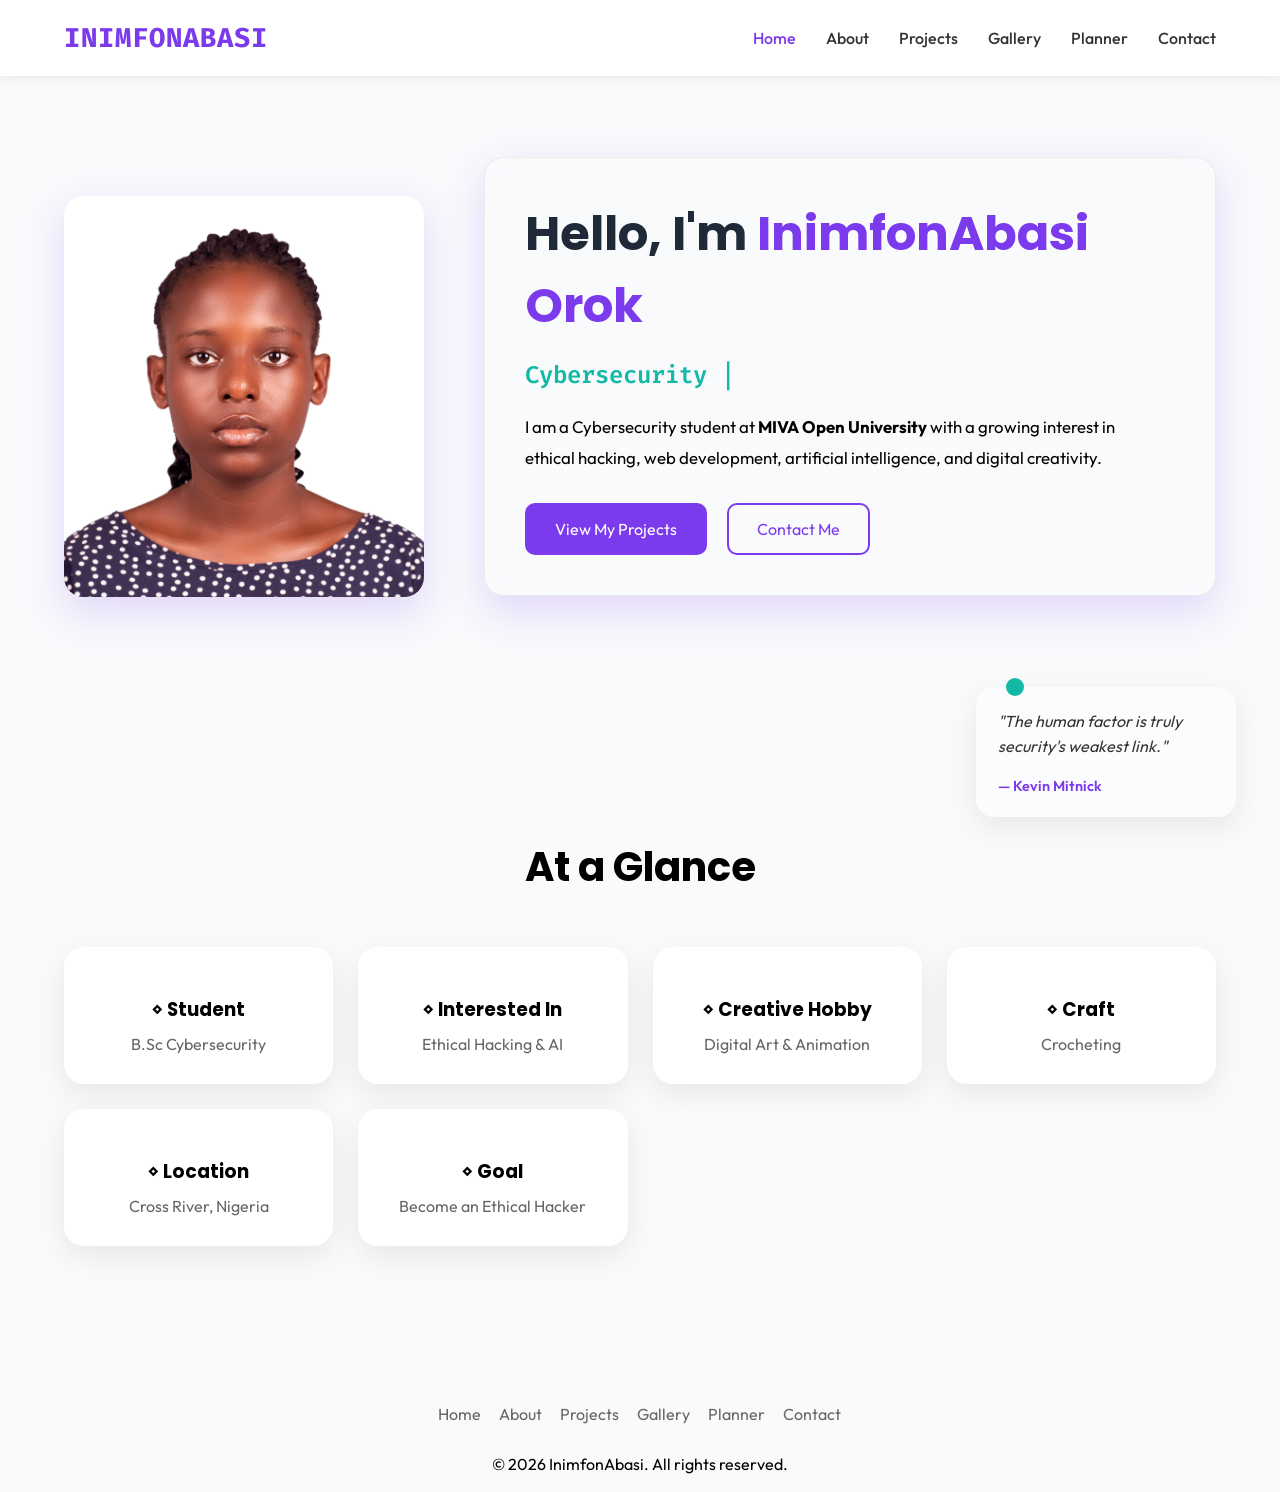
==== index.html @ dbdbd504 "Final Student Portfolio Submission" ====
<!doctype html>
<html lang="en">
  <head>
    <meta charset="UTF-8" />
    <meta name="viewport" content="width=device-width, initial-scale=1.0" />

    <title>Home | InimfonAbasi</title>

    <link rel="stylesheet" href="css/style.css" />
    <link rel="stylesheet" href="css/responsive.css" />
    <link rel="preconnect" href="https://fonts.googleapis.com" />

    <link rel="preconnect" href="https://fonts.gstatic.com" crossorigin />

    <link
      href="https://fonts.googleapis.com/css2?family=Fira+Code:wght@400;500;600;700&family=Outfit:wght@300;400;500;600;700&family=Poppins:wght@400;500;600;700;800&display=swap"
      rel="stylesheet"
    />
  </head>

  <body>
    <!-- Header -->
    <header>
      <nav class="navbar">
        <a href="index.html" class="logo">INIMFONABASI</a>
        <button id="menu-toggle" class="menu-toggle">☰</button>

        <ul class="nav-links" id="nav-links">
          <li><a href="index.html" class="active">Home</a></li>

          <li><a href="about.html">About</a></li>

          <li><a href="projects.html">Projects</a></li>

          <li><a href="gallery.html">Gallery</a></li>

          <li><a href="planner.html">Planner</a></li>

          <li><a href="contact.html">Contact</a></li>
        </ul>
      </nav>
    </header>

    <!-- Hero Section -->
    <main>
      <section class="hero">
        <div class="quote-card quote-right">
          <div class="pin"></div>

          <p>"The human factor is truly security's weakest link."</p>

          <span>— Kevin Mitnick</span>
        </div>

        <div class="hero-text">
          <h1>Hello, I'm <span class="main">InimfonAbasi Orok</span></h1>

          <h2><span id="typing-text"></span><span class="cursor">|</span></h2>

          <p>
            I am a Cybersecurity student at
            <strong>MIVA Open University</strong> with a growing interest in
            ethical hacking, web development, artificial intelligence, and
            digital creativity.
          </p>

          <div class="hero-buttons">
            <a href="projects.html" class="btn-primary">View My Projects</a>

            <a href="contact.html" class="btn-secondary">Contact Me</a>
          </div>
        </div>

        <div class="hero-image">
          <img
            src="images/me2.jpg"
            alt="Portrait of InimfonAbasi"
            loading="lazy"
          />
        </div>
      </section>
    </main>

    <section class="quick-facts">
      <h2>At a Glance</h2>

      <div class="facts-grid">
        <div class="fact-card">
          <h3>◊ Student</h3>
          <p>B.Sc Cybersecurity</p>
        </div>

        <div class="fact-card">
          <h3>◊ Interested In</h3>
          <p>Ethical Hacking & AI</p>
        </div>

        <div class="fact-card">
          <h3>◊ Creative Hobby</h3>
          <p>Digital Art & Animation</p>
        </div>

        <div class="fact-card">
          <h3>◊ Craft</h3>
          <p>Crocheting</p>
        </div>

        <div class="fact-card">
          <h3>◊ Location</h3>
          <p>Cross River, Nigeria</p>
        </div>

        <div class="fact-card">
          <h3>◊ Goal</h3>
          <p>Become an Ethical Hacker</p>
        </div>
      </div>
    </section>

    <!-- Footer -->
    <footer>
      <div class="footer-container">
        <nav class="footer-nav">
          <a href="index.html">Home</a>

          <a href="about.html">About</a>

          <a href="projects.html">Projects</a>

          <a href="gallery.html">Gallery</a>

          <a href="planner.html">Planner</a>

          <a href="contact.html">Contact</a>
        </nav>

        <p>© <span id="year"></span> InimfonAbasi. All rights reserved.</p>
      </div>
    </footer>

    <script src="js/script.js"></script>
  </body>
</html>
---- css/style.css ----
/* Google Font Import */
@import url("https://fonts.googleapis.com/css2?family=Outfit:wght@300;400;500;600;700&display=swap");

/* CSS Reset */

* {
  margin: 0;
  padding: 0;
  box-sizing: border-box;
}

h1,
h2,
h3,
h4,
h5,
h6 {
  font-family: "Poppins", sans-serif;
}

body {
  font-family: "Outfit", sans-serif;

  background: #f8fafc;
}
/* Navigation Bar  */

header {
  position: sticky;
  background: rgb(255, 255, 255);
  z-index: 9999;
  box-shadow: 0 2px 10px rgba(0, 0, 0, 0.08);
  top: 0;
}
.logo {
  font-family: "Fira Code", monospace;

  font-weight: 700;

  letter-spacing: 1px;

  font-size: 1.7rem;

  color: #7c3aed;

  text-decoration: none;
}

nav {
  width: 90%;
  max-width: 1200px;

  margin: auto;

  display: flex;

  justify-content: space-between;

  align-items: center;

  padding: 20px 0;
}

.navbar {
  z-index: 9999;
}

.navbar.scrolled {
  background: rgb(255, 255, 255);

  backdrop-filter: blur(14px);

  box-shadow: 0 8px 30px rgba(0, 0, 0, 0.08);
}

.nav-links {
  display: flex;

  list-style: none;

  gap: 30px;
}

.nav-links a {
  text-decoration: none;

  color: #333;

  font-weight: 500;

  transition: 0.3s;

  position: relative;
}

.nav-links a::after {
  content: "";

  position: absolute;

  left: 0;

  bottom: -6px;

  width: 0%;

  height: 3px;

  background: #7c3aed;

  transition: 0.3s;
}

.nav-links a:hover {
  color: #7c3aed;
}

.nav-links a:hover::after {
  width: 100%;
}
.nav-links a.active {
  color: #7c3aed;
}

.menu-toggle {
  display: none;

  background: none;

  border: none;

  font-size: 2rem;

  cursor: pointer;

  color: #7c3aed;
}
/* =============
Hero Section 
=============*/

.hero {
  width: 90%;

  max-width: 1200px;

  margin: 80px auto;

  display: flex;

  flex-direction: row-reverse;

  justify-content: space-between;

  align-items: center;

  gap: 60px;

  position: relative;

  padding-bottom: 120px;
}

.hero-text {
  background: rgba(255, 255, 255, 0.15);

  z-index: 2;

  backdrop-filter: blur(12px);

  border-radius: 20px;

  padding: 40px;

  border: 1px solid rgba(232, 232, 232, 0.8);

  box-shadow: 0 15px 40px rgba(124, 58, 237, 0.18);

  flex: 1;
}

.hero-text h1 {
  font-size: 3rem;

  margin-bottom: 15px;

  color: #1f2937;
}

.hero-text h2 {
  color: #10c8b2;

  margin-bottom: 20px;
}

.hero-text p {
  width: 100%;

  max-width: 600px;

  line-height: 1.8;

  margin-bottom: 30px;

  font-size: 1.05rem;
}

.hero-buttons {
  display: flex;

  gap: 20px;
}

.btn-primary {
  background: #7c3aed;

  color: white;

  padding: 14px 28px;

  border: 2px solid transparent;

  border-radius: 10px;

  text-decoration: none;

  transition: 0.3s;
}

.btn-primary:hover {
  background: white;

  color: #7c3aed;

  border: 2px solid #7c3aed;

  transform: translateY(-5px);
}

.btn-secondary {
  border: 2px solid #7c3aed;

  color: #7c3aed;

  padding: 14px 28px;

  border-radius: 10px;

  text-decoration: none;

  transition: 0.3s;
}

.btn-secondary:hover {
  transform: translateY(-5px);

  background: #7c3aed;

  color: white;
}

.hero-image {
  position: relative;

  z-index: 1;

  flex: 1;

  min-width: 260px;

  max-width: 360px;

  display: flex;

  justify-content: center;
}

.hero-image img {
  width: 100%;

  height: 100%;

  border-radius: 20px;

  margin-top: 40px;

  object-fit: cover;

  box-shadow: 0 15px 40px rgba(124, 58, 237, 0.18);

  animation: floatImage 6s ease-in-out infinite;
}

@keyframes floatImage {
  0% {
    transform: translateY(0);
  }

  50% {
    transform: translateY(-8px);
  }

  100% {
    transform: translateY(0);
  }
}

.cursor {
  color: #14b8a6;
  animation: blink 0.8s infinite;
  font-weight: 500;
  font-family: "Fira Code", monospace;
}
@keyframes blink {
  0%,
  50% {
    opacity: 1;
  }

  51%,
  100% {
    opacity: 0;
  }
}
#typing-text {
  color: #14b8a6;
  font-weight: 600;
  font-family: "Fira Code", monospace;
}
.main {
  color: #7c3aed;
}

.quick-facts {
  width: 90%;
  max-width: 1200px;
  margin: 120px auto;
}

.quick-facts h2 {
  text-align: center;
  font-size: 2.5rem;
  margin-bottom: 50px;
}

.facts-grid {
  display: grid;

  grid-template-columns: repeat(auto-fit, minmax(220px, 1fr));

  gap: 25px;
}

.fact-card {
  background: white;

  padding: 30px;

  border-radius: 20px;

  text-align: center;

  box-shadow: 0 10px 30px rgba(0, 0, 0, 0.08);

  transition: 0.35s;
}

.fact-card:hover {
  transform: translateY(-10px);
}

.fact-card span {
  font-size: 2rem;
}

.fact-card h3 {
  margin: 18px 0 10px;
}

.fact-card p {
  color: #666;
}

.fact-card {
  opacity: 0;

  transform: translateY(50px);

  transition: 0.8s;
}

.fact-card.show {
  opacity: 1;

  transform: translateY(0);
}

.fact-card:nth-child(1) {
  transition-delay: 0.1s;
}
.fact-card:nth-child(2) {
  transition-delay: 0.2s;
}
.fact-card:nth-child(3) {
  transition-delay: 0.3s;
}
.fact-card:nth-child(4) {
  transition-delay: 0.4s;
}
.fact-card:nth-child(5) {
  transition-delay: 0.5s;
}
.fact-card:nth-child(6) {
  transition-delay: 0.6s;
}

/* About Page */

.about {
  width: 90%;
  max-width: 1200px;
  margin: 80px auto;
}

.about h1 {
  text-align: center;
  font-size: 3rem;
  color: #321c4e;
  margin-bottom: 15px;
}
.about-card h2 {
  color: #361e5f;

  margin-bottom: 15px;
}

.about-intro {
  text-align: center;
  max-width: 700px;
  margin: 0 auto 50px;
  color: #4a3f4c;
  line-height: 1.8;
}
.about-card p {
  margin-bottom: 20px;

  line-height: 1.8;

  color: #555;
}
.about-grid {
  display: grid;
  grid-template-columns: repeat(2, 1fr);
  gap: 30px;
}
.about-card {
  background: rgba(255, 255, 255, 0.15);

  backdrop-filter: blur(12px);

  border: 1px solid rgba(255, 255, 255, 0.2);

  border-radius: 20px;

  padding: 30px;

  box-shadow: 0 8px 30px rgba(75, 75, 75, 0.15);

  transition: all 0.3s ease;
}
.about-card:hover {
  transform: translateY(-8px);

  box-shadow: 0 15px 40px rgba(75, 75, 75, 0.2);
}
.skills {
  display: flex;

  flex-wrap: wrap;

  gap: 15px;

  margin-top: 20px;
}

.skills span {
  background: rgba(124, 58, 237, 0.1);

  color: #7c3aed;

  padding: 10px 18px;

  border-radius: 50px;

  font-weight: 600;

  transition: all 0.3s ease;

  cursor: default;
}

.skills span:hover {
  background: #7c3aed;

  color: white;

  transform: translateY(-4px);
}
.hobbies {
  display: grid;

  grid-template-columns: repeat(2, 1fr);

  gap: 20px;

  margin-top: 20px;
}
.hobby {
  background: rgba(124, 58, 237, 0.08);

  border: 1px solid rgba(124, 58, 237, 0.2);

  border-radius: 14px;

  padding: 14px 18px;

  cursor: pointer;

  transition: all 0.35s ease;

  overflow: hidden;
}
.hobby p {
  margin-top: 0;

  opacity: 0;

  max-height: 0;

  overflow: hidden;

  transition: all 0.35s ease;

  font-size: 0.95rem;

  line-height: 1.6;
}

.hobby:hover {
  transform: translateY(-6px);

  background: rgba(124, 58, 237, 0.12);

  box-shadow: 0 12px 30px rgba(124, 58, 237, 0.18);
}

.hobby:hover p {
  margin-top: 12px;

  opacity: 1;

  max-height: 100%;
}
/* ===========================
   Projects Page
=========================== */

.projects {
  width: 90%;
  max-width: 1200px;

  margin: 80px auto;
}

.projects h1 {
  text-align: center;

  font-size: 3rem;

  color: #1f2937;

  margin-bottom: 15px;
}

.projects-intro {
  text-align: center;

  max-width: 700px;

  margin: 0 auto 50px;

  line-height: 1.8;

  color: #555;
}

.projects-grid {
  display: grid;

  grid-template-columns: repeat(3, 1fr);

  gap: 30px;
}

.project-card {
  background: rgba(255, 255, 255, 0.15);

  backdrop-filter: blur(12px);

  border: 1px solid rgba(255, 255, 255, 0.3);

  border-radius: 20px;

  overflow: hidden;

  box-shadow: 0 8px 30px rgba(75, 75, 75, 0.15);

  transition: 0.3s ease;
}

.project-card:hover {
  transform: translateY(-8px);
}

.project-card img {
  width: 100%;

  height: 220px;

  object-fit: cover;
}

.project-card h2 {
  margin: 20px;

  color: #1f2937;
}

.project-card p {
  margin: 0 20px 25px;

  line-height: 1.7;

  color: #555;
}

.project-card .btn-primary {
  display: inline-block;

  margin: 0 20px 25px;
}
/* ==========================
   Planner Page
========================== */

.planner {
  width: 90%;
  max-width: 850px;

  margin: 80px auto;
}

.planner h1 {
  text-align: center;

  font-size: 3rem;

  color: #1f2937;

  margin-bottom: 15px;
}

.planner-intro {
  text-align: center;

  color: #666;

  line-height: 1.8;

  margin-bottom: 35px;
}

.planner-container {
  background: rgba(255, 255, 255, 0.18);

  backdrop-filter: blur(12px);

  border-radius: 20px;

  padding: 35px;

  border: 1px solid rgba(255, 255, 255, 0.3);

  box-shadow: 0 8px 30px rgba(75, 75, 75, 0.15);
}

.planner-stats {
  display: flex;

  gap: 20px;

  flex-wrap: wrap;

  justify-content: space-between;
}

.task-input {
  display: flex;

  gap: 15px;

  margin-bottom: 30px;
}

.task-input input {
  flex: 1;

  padding: 15px;

  border-radius: 12px;

  border: 2px solid #ddd;

  font-size: 1rem;

  outline: none;

  transition: 0.3s;
}

.task-input input:focus {
  border-color: #7c3aed;

  box-shadow: none;
}

#task-list {
  list-style: none;

  margin-top: 30px;

  display: flex;

  flex-direction: column;

  gap: 16px;
}
#task-list li {
  display: inline-flex;

  justify-content: space-between;

  align-items: center;

  gap: 25px;

  width: fit-content;

  max-width: 90%;

  background: white;

  padding: 12px 16px;

  border-radius: 6px;

  box-shadow: 0 4px 10px rgba(0, 0, 0, 0.06);

  transition: all 0.3s ease;
}
#task-list li,
#completed-list li {
  width: 100%;

  max-width: 100%;
}
#task-list li.completed {
  background: #dcfce7;
}
#task-list li.completed .task-text {
  text-decoration: line-through;

  text-decoration-color: #22c55e;

  color: #22c55e;
}
#task-list button {
  background: transparent;

  border: none;

  color: #000000;

  font-weight: 600;

  cursor: pointer;

  transition: color 0.3s ease;
}
button {
  border: none;
  outline: none;
}

button:focus {
  outline: none;
}

.btn-tetiary {
  background: #7c3aed;

  color: white;

  border: 2px solid transparent;

  padding: 14px 28px;

  border-radius: 10px;

  transition: 0.3s;
}

.btn-tetiary:hover {
  background: white;

  color: #7c3aed;

  border: 2px solid #7c3aed;
}
.overview-item p {
  color: #666;

  margin-bottom: 10px;

  font-size: 0.95rem;
}
.overview-item span {
  font-size: 2rem;

  font-weight: 700;

  color: #7c3aed;
}
.overview-progress {
  background: rgba(124, 58, 237, 0.08);

  border: 1px solid rgba(124, 58, 237, 0.15);

  border-radius: 16px;

  padding: 20px;

  display: flex;

  flex-direction: column;

  gap: 12px;
}
.overview-progress p {
  color: #666;

  font-size: 0.95rem;
}
.progress-container {
  width: 100%;

  height: 10px;

  background: #e5e7eb;

  border-radius: 999px;

  overflow: hidden;
}
#progress-bar {
  width: 0%;

  height: 100%;

  background: #7c3aed;

  transition: 0.4s;
}
#progress-text {
  text-align: right;

  font-weight: 600;

  color: #7c3aed;
}
.planner-dashboard {
  display: flex;

  justify-content: space-between;

  align-items: center;

  gap: 40px;

  margin-bottom: 50px;
}

.dashboard-left {
  flex: 2;
}

.dashboard-right {
  flex: 1;

  display: flex;

  justify-content: center;
}
.dashboard-left h2 {
  margin-bottom: 20px;

  color: #1f2937;
}
.stats {
  display: flex;

  gap: 15px;

  margin-top: 25px;
}

.stat {
  background: rgba(124, 58, 237, 0.08);

  padding: 15px 20px;

  border-radius: 14px;

  text-align: center;

  flex: 1;
}

.stat h3 {
  font-size: 0.9rem;

  color: #666;

  margin-bottom: 10px;
}

.stat span {
  font-size: 1.8rem;

  color: #7c3aed;

  font-weight: 700;
}
.progress-ring {
  position: relative;

  width: 170px;

  height: 170px;
}
.progress-ring svg {
  transform: rotate(-90deg);
}
.bg-circle {
  fill: none;

  stroke: #e5e7eb;

  stroke-width: 12;
}
.progress-circle {
  fill: none;

  stroke: #7c3aed;

  stroke-width: 12;

  stroke-linecap: round;

  stroke-dasharray: 440;

  stroke-dashoffset: 440;

  transition: 0.4s;
}
.progress-text {
  position: absolute;

  inset: 0;

  display: flex;

  justify-content: center;

  align-items: center;
}
.progress-text span {
  font-size: 2rem;

  font-weight: 700;

  color: #1f2937;
}
.tasks-section,
.completed-section {
  margin-top: 40px;
}
.tasks-section h2,
.completed-section h2 {
  margin-bottom: 20px;

  color: #1f2937;
}
#task-list,
#completed-list {
  list-style: none;

  display: flex;

  flex-direction: column;

  gap: 14px;
}
#task-list li,
#completed-list li {
  display: flex;

  justify-content: space-between;

  align-items: center;

  padding: 10px 16px;

  background: white;

  border: 1px solid #e5e7eb;

  border-radius: 8px;

  transition: 0.25s;
}
#task-list li:hover {
  border-color: #7c3aed;
}
.completed {
  background: #f8fff9;

  border: 1px solid #bbf7d0;
}
.completed .task-text {
  color: #22c55e;

  text-decoration: line-through;
}
.delete-btn {
  background: none;

  border: none;

  color: #9ca3af;

  font-size: 1.2rem;

  cursor: pointer;

  transition: 0.25s;
}
.delete-btn:hover {
  color: #ef4444;
}
/* ===========================
   Footer
=========================== */

footer {
  margin-top: 45px;

  padding: 18px 20px;
}
.footer-container {
  width: 90%;

  max-width: 1200px;

  margin: auto;

  display: flex;

  flex-direction: column;

  align-items: center;

  gap: 10px;
}
.footer-nav {
  display: flex;

  gap: 18px;

  flex-wrap: wrap;

  justify-content: center;
}
.footer-nav a {
  text-decoration: none;

  color: #666;

  transition: 0.3s;
}
.footer-nav a:hover {
  color: #7c3aed;
}
/* ===========================
   Contact
=========================== */

.contact {
  width: 90%;

  max-width: 1200px;

  margin: 80px auto;
}
.contact h1 {
  text-align: center;

  font-size: 3rem;

  color: #1f2937;

  margin-bottom: 15px;
}
.contact-intro {
  text-align: center;

  max-width: 650px;

  margin: 0 auto 50px;

  color: #666;

  line-height: 1.8;
}
.contact-container {
  display: grid;

  grid-template-columns: 1fr 1.4fr;

  gap: 40px;
}
.contact-info,
.contact-form {
  background: white;

  border: 1px solid #e5e7eb;

  border-radius: 16px;

  padding: 35px;
}
.contact-item {
  margin-top: 30px;
}
.contact-item h3 {
  color: #7c3aed;

  margin-bottom: 8px;
}
.contact-form form {
  display: flex;

  flex-direction: column;

  gap: 18px;
}
.contact-form input,
.contact-form textarea {
  width: 100%;

  padding: 15px;

  border: 1px solid #ddd;

  border-radius: 10px;

  font-size: 1rem;

  font-family: inherit;

  outline: none;

  transition: 0.3s;
}
.contact-form input:focus,
.contact-form textarea:focus {
  border-color: #7c3aed;
}
.contact-form textarea {
  resize: none;
}
.contact-item {
  margin-top: 30px;
}
.contact-item a {
  color: #555;

  text-decoration: none;

  transition: 0.3s;
}
.contact-item a:hover {
  color: #7c3aed;
}
#success-message {
  margin-top: 18px;

  color: #16a34a;

  font-weight: 600;

  display: none;
}
.contact-form input.success,
.contact-form textarea.success {
  border-color: #22c55e;
}

.contact-form input.error,
.contact-form textarea.error {
  border-color: #ef4444;
}
.contact-form input,
.contact-form textarea {
  width: 100%;
  padding: 16px;
  border: 2px solid #ddd;
  border-radius: 12px;
  font-size: 1rem;
  transition: 0.3s;
}
.error {
  border-color: #ef4444 !important;
}

.success {
  border-color: #22c55e !important;
}

.contact-form input {
  border: 2px solid #ddd;
  transition: 0.3s;
}
.counter {
  text-align: right;
  font-size: 0.85rem;
  color: #888;
  margin-top: 6px;
  margin-bottom: 6px;
}
button:focus-visible,
input:focus-visible,
textarea:focus-visible {
  outline: 3px solid rgba(124, 58, 237, 0.25);

  outline-offset: 3px;
}
::selection {
  background: #7c3aed;

  color: white;
}
::-webkit-scrollbar {
  width: 10px;
}

::-webkit-scrollbar-track {
  background: #f5f5f5;
}

::-webkit-scrollbar-thumb {
  background: #7c3aed;
  border-radius: 20px;
}

::-webkit-scrollbar-thumb:hover {
  background: #6d28d9;
}
::placeholder {
  color: #9ca3af;
}
/* ==========================
   Gallery Page
========================== */

.gallery {
  width: 90%;
  max-width: 1200px;
  margin: 80px auto;
}

.gallery h1 {
  text-align: center;
  font-size: 3rem;
  color: #321c4e;
  margin-bottom: 15px;
}

.gallery-intro {
  max-width: 700px;
  margin: 0 auto 60px;
  text-align: center;
  line-height: 1.8;
  color: #666;
}

.gallery h2 {
  color: #7c3aed;
  margin: 50px 0 25px;
}

.gallery-grid {
  display: grid;
  grid-template-columns: repeat(auto-fit, minmax(250px, 1fr));
  gap: 30px;
}

.art-card {
  background: white;
  border-radius: 18px;
  padding: 15px;
  display: flex;
  flex-direction: column;
  align-items: center;
  overflow: hidden;
  box-shadow: 0 8px 25px rgba(0, 0, 0, 0.08);
}

.art-card img {
  width: 100%;
  height: 300px;
  object-fit: contain;
  background: #f8fafc;
  padding: 10px;
}

.art-card h3 {
  padding: 18px;
  text-align: center;
}
video {
  max-width: 100%;
  height: auto;
}

/* ===========================
   Inspiration Cards
=========================== */

.quote-card {
  position: absolute;

  z-index: 10;

  width: 260px;

  background: rgba(255, 255, 255, 0.45);

  backdrop-filter: blur(14px);

  border-radius: 18px;

  padding: 22px;

  box-shadow: 0 10px 30px rgba(0, 0, 0, 0.08);

  animation: floatQuote 5s ease-in-out infinite;
}

.quote-card p {
  font-style: italic;

  line-height: 1.6;

  color: #333;

  margin-bottom: 15px;
}

.quote-card span {
  color: #7c3aed;

  font-weight: 600;

  font-size: 0.9rem;
}
.pin {
  position: absolute;

  width: 18px;

  height: 18px;

  border-radius: 50%;

  background: #14b8a6;

  top: -9px;

  left: 30px;
}

.quote-right {
  bottom: -100px;

  right: -20px;
}
/* ===========================
   LIGHTBOX
=========================== */

.lightbox {
  display: none;

  position: fixed;

  z-index: 99999;

  left: 0;
  top: 0;

  width: 100%;
  height: 100%;

  background: rgba(0, 0, 0, 0.9);

  justify-content: center;
  align-items: center;

  padding: 20px;
}

.lightbox img {
  max-width: 90%;
  max-height: 90%;

  border-radius: 12px;

  box-shadow: 0 20px 60px rgba(0, 0, 0, 0.5);
}

.close-lightbox {
  position: absolute;

  top: 25px;
  right: 35px;

  color: white;

  font-size: 45px;

  cursor: pointer;

  user-select: none;
}

.art-card img {
  cursor: pointer;
}
---- css/responsive.css ----
@media (max-width: 768px) {
  .hero {
    flex-direction: column-reverse;
    text-align: center;
    gap: 30px;
  }

  .hero-text p {
    margin: auto;
    margin-bottom: 30px;
  }

  .hero-buttons {
    justify-content: center;
  }

  .hero-image {
    max-width: 280px;
  }

  .hero-content {
    padding: 35px;
  }
}
@media (max-width: 768px) {
  .menu-toggle {
    display: block;
    background: none;
    border: none;
    font-size: 2rem;
    cursor: pointer;
  }

  .nav-links {
    display: none;
    flex-direction: column;
    position: absolute;
    top: 80px;
    left: 0;
    width: 100%;
    background: white;
    box-shadow: 0 10px 20px rgba(0, 0, 0, 0.1);
  }

  .nav-links.show {
    display: flex;
  }
  .nav-links li {
    width: 100%;
  }

  .nav-links a {
    display: block;

    padding: 18px;

    text-align: center;
  }

  html,
  body {
    overflow-x: hidden;
  }
  .hero {
    gap: 25px;
  }
  .hero h1 {
    font-size: 2.2rem;
  }

  .hero-text {
    padding: 10px;
  }

  .hero-image img {
    width: 250px;
    height: 250px;
  }

  .quote-card {
    display: none;
  }

  .planner {
    width: 95%;

    margin: 50px auto;
  }

  .planner-container {
    padding: 20px;
  }

  .planner h1 {
    font-size: 2.4rem;
  }

  .planner-dashboard {
    flex-direction: column;
    align-items: stretch;
  }

  .task-input {
    flex-direction: column;
  }

  .task-input input,
  .task-input button {
    width: 100%;
  }

  .stats {
    flex-direction: column;
    width: 100%;
  }

  .stat {
    width: 100%;
    padding: 12px;
  }

  .stat span {
    font-size: 1.6rem;
  }

  .progress-ring {
    width: 190px;
    height: 190px;
    margin: auto;
  }

  .progress-ring svg {
    width: 190px;
    height: 190px;
  }

  .contact-container {
    grid-template-columns: 1fr;
  }
  .dashboard-left,
  .dashboard-right {
    width: 100%;

    flex: none;
  }
  .projects-grid {
    grid-template-columns: 1fr;
  }
}
.about-grid {
  grid-template-columns: 1fr;
  gap: 20px;
}

.about-card {
  width: 100%;
}

.hobbies {
  grid-template-columns: repeat(2, 1fr);
}
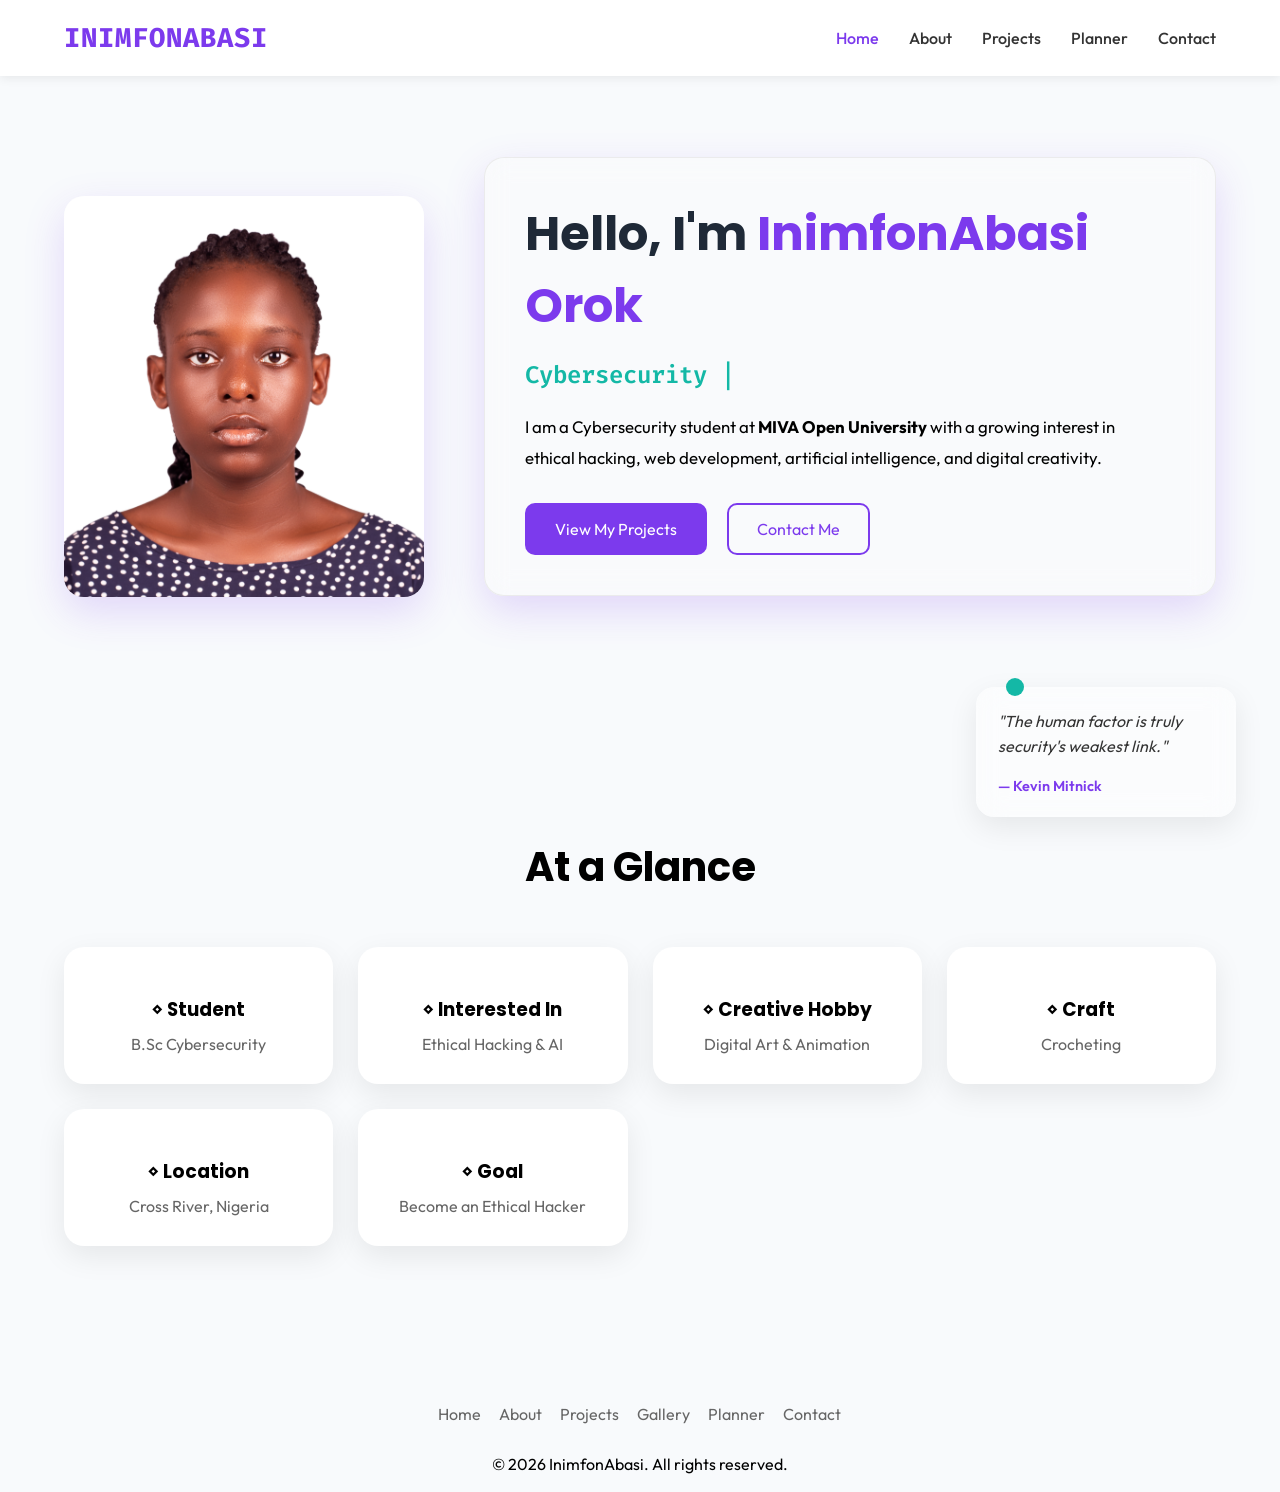
==== commit 9628b12b: "Remove 'Gallery' link from navigation Removed the 'Gallery' link from the navigation menu." ====
--- a/index.html
+++ b/index.html
@@ -31,9 +31,7 @@
           <li><a href="about.html">About</a></li>
 
           <li><a href="projects.html">Projects</a></li>
-
-          <li><a href="gallery.html">Gallery</a></li>
-
+          
           <li><a href="planner.html">Planner</a></li>
 
           <li><a href="contact.html">Contact</a></li>
--- a/css/responsive.css
+++ b/css/responsive.css
@@ -75,10 +75,6 @@
   .hero-image img {
     width: 250px;
     height: 250px;
-  }
-
-  .quote-card {
-    display: none;
   }
 
   .planner {
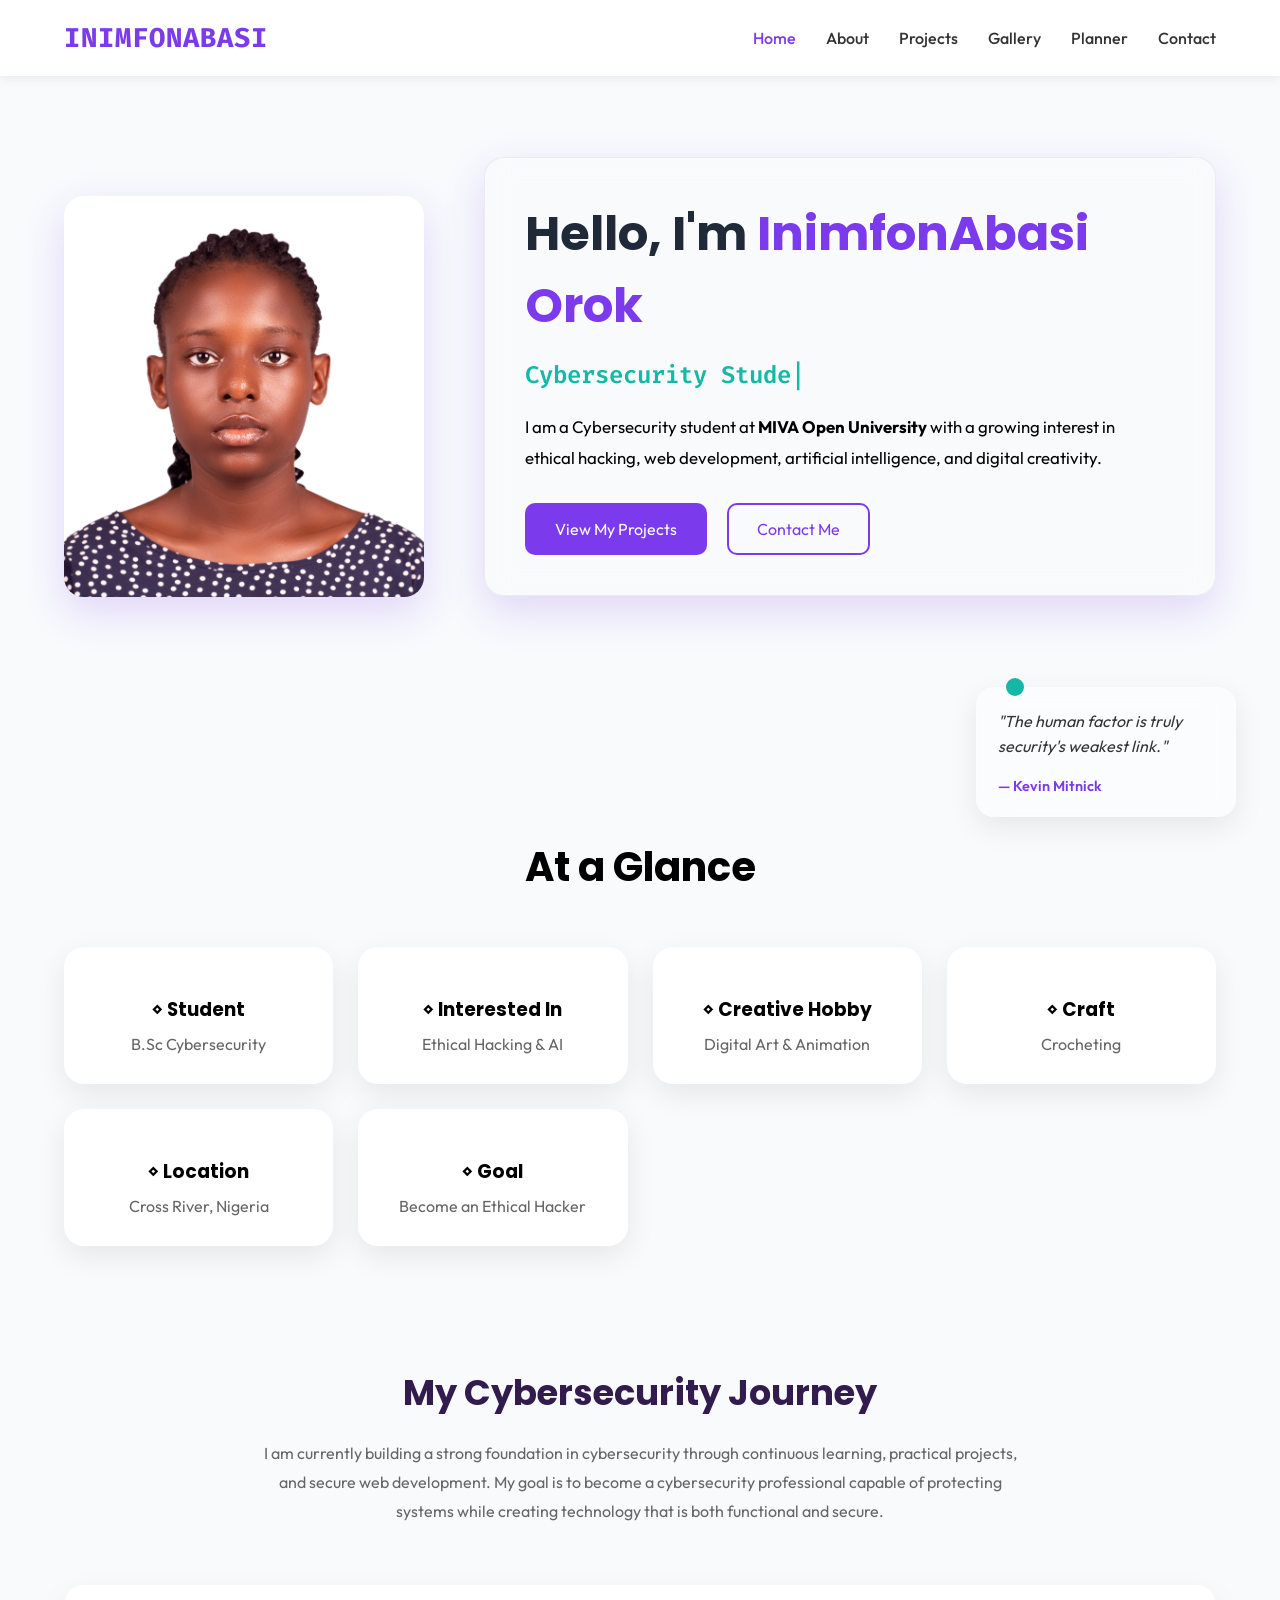
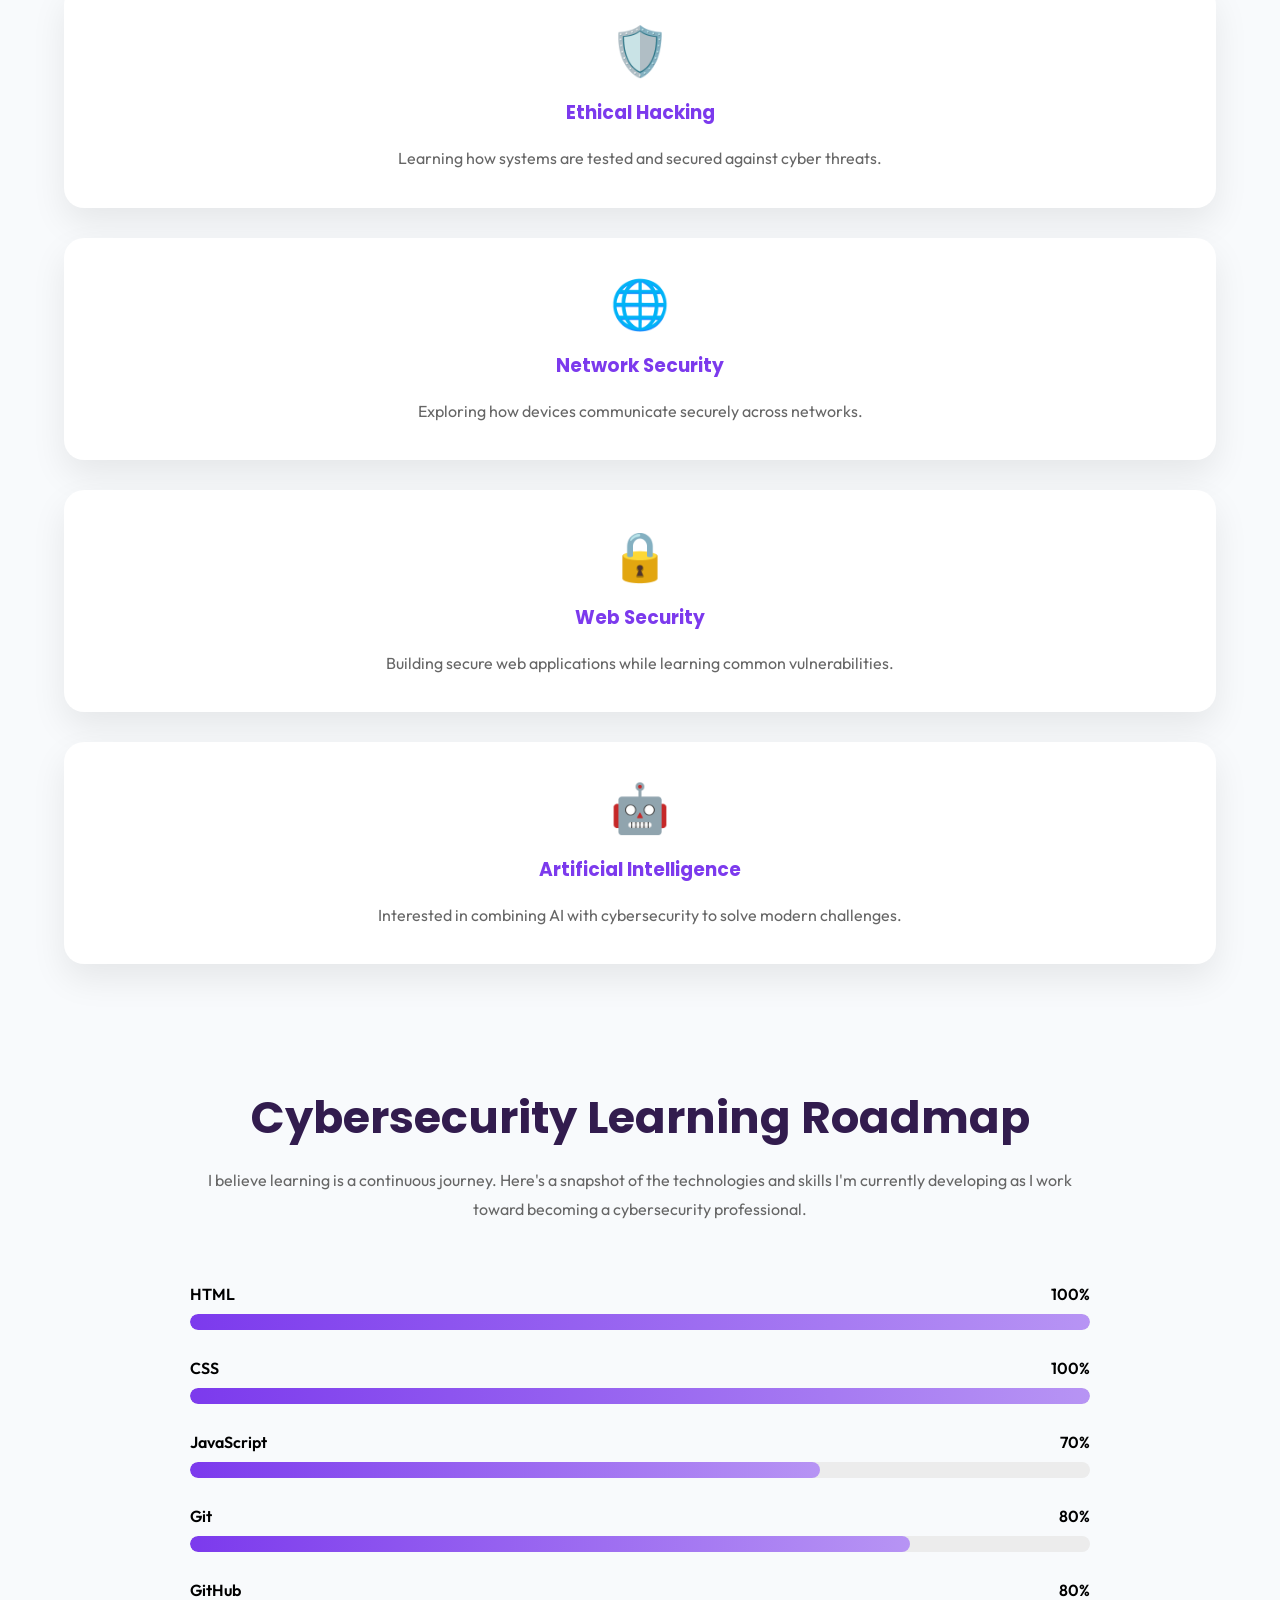
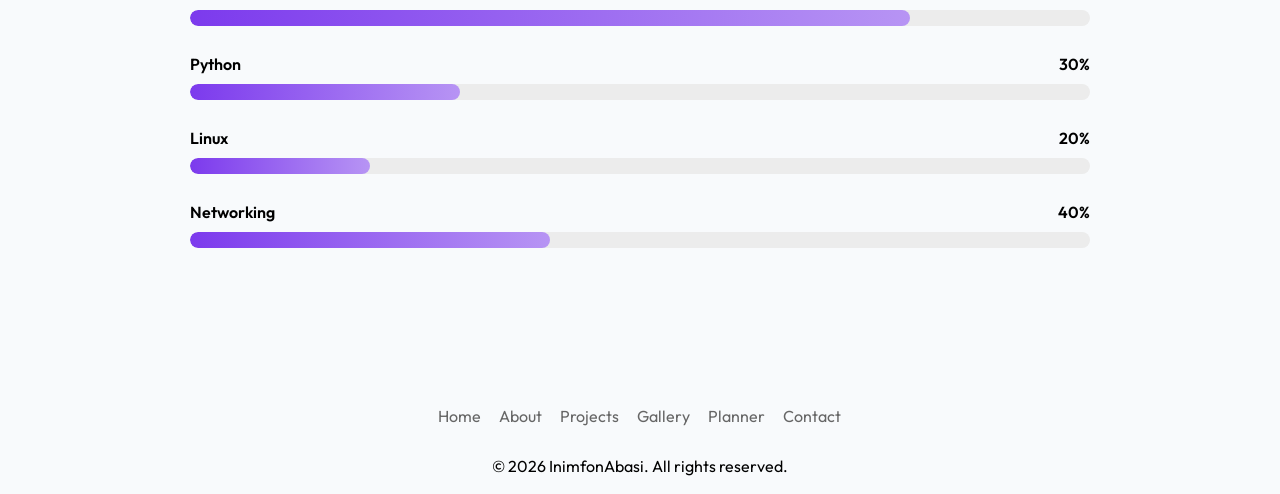
==== commit 2ac04027: "Portfolio 2.0 updates" ====
--- a/index.html
+++ b/index.html
@@ -31,7 +31,9 @@
           <li><a href="about.html">About</a></li>
 
           <li><a href="projects.html">Projects</a></li>
-          
+
+          <li><a href="gallery.html">Gallery</a></li>
+
           <li><a href="planner.html">Planner</a></li>
 
           <li><a href="contact.html">Contact</a></li>
@@ -115,6 +117,151 @@
       </div>
     </section>
 
+    <section class="cyber-journey">
+      <h2>My Cybersecurity Journey</h2>
+
+      <p class="journey-intro">
+        I am currently building a strong foundation in cybersecurity through
+        continuous learning, practical projects, and secure web development. My
+        goal is to become a cybersecurity professional capable of protecting
+        systems while creating technology that is both functional and secure.
+      </p>
+
+      <div class="journey-grid">
+        <div class="journey-card">
+          <span>🛡️</span>
+          <h3>Ethical Hacking</h3>
+          <p>
+            Learning how systems are tested and secured against cyber threats.
+          </p>
+        </div>
+
+        <div class="journey-card">
+          <span>🌐</span>
+          <h3>Network Security</h3>
+          <p>Exploring how devices communicate securely across networks.</p>
+        </div>
+
+        <div class="journey-card">
+          <span>🔒</span>
+          <h3>Web Security</h3>
+          <p>
+            Building secure web applications while learning common
+            vulnerabilities.
+          </p>
+        </div>
+
+        <div class="journey-card">
+          <span>🤖</span>
+          <h3>Artificial Intelligence</h3>
+          <p>
+            Interested in combining AI with cybersecurity to solve modern
+            challenges.
+          </p>
+        </div>
+      </div>
+    </section>
+
+    <section class="roadmap">
+      <h2>Cybersecurity Learning Roadmap</h2>
+
+      <p class="roadmap-intro">
+        I believe learning is a continuous journey. Here's a snapshot of the
+        technologies and skills I'm currently developing as I work toward
+        becoming a cybersecurity professional.
+      </p>
+
+      <div class="roadmap-container">
+        <div class="roadmap-item">
+          <div class="skill-title">
+            <span>HTML</span>
+            <span>100%</span>
+          </div>
+
+          <div class="progress-bar">
+            <div class="progress html"></div>
+          </div>
+        </div>
+
+        <div class="roadmap-item">
+          <div class="skill-title">
+            <span>CSS</span>
+            <span>100%</span>
+          </div>
+
+          <div class="progress-bar">
+            <div class="progress css"></div>
+          </div>
+        </div>
+
+        <div class="roadmap-item">
+          <div class="skill-title">
+            <span>JavaScript</span>
+            <span>70%</span>
+          </div>
+
+          <div class="progress-bar">
+            <div class="progress js"></div>
+          </div>
+        </div>
+
+        <div class="roadmap-item">
+          <div class="skill-title">
+            <span>Git</span>
+            <span>80%</span>
+          </div>
+
+          <div class="progress-bar">
+            <div class="progress git"></div>
+          </div>
+        </div>
+
+        <div class="roadmap-item">
+          <div class="skill-title">
+            <span>GitHub</span>
+            <span>80%</span>
+          </div>
+
+          <div class="progress-bar">
+            <div class="progress github"></div>
+          </div>
+        </div>
+
+        <div class="roadmap-item">
+          <div class="skill-title">
+            <span>Python</span>
+            <span>30%</span>
+          </div>
+
+          <div class="progress-bar">
+            <div class="progress python"></div>
+          </div>
+        </div>
+
+        <div class="roadmap-item">
+          <div class="skill-title">
+            <span>Linux</span>
+            <span>20%</span>
+          </div>
+
+          <div class="progress-bar">
+            <div class="progress linux"></div>
+          </div>
+        </div>
+
+        <div class="roadmap-item">
+          <div class="skill-title">
+            <span>Networking</span>
+            <span>40%</span>
+          </div>
+
+          <div class="progress-bar">
+            <div class="progress networking"></div>
+          </div>
+        </div>
+      </div>
+    </section>
+
     <!-- Footer -->
     <footer>
       <div class="footer-container">
--- a/css/style.css
+++ b/css/style.css
@@ -412,6 +412,213 @@
 }
 .fact-card:nth-child(6) {
   transition-delay: 0.6s;
+}
+
+.cyber-journey {
+  width: 90%;
+  max-width: 1200px;
+  margin: 120px auto;
+  text-align: center;
+}
+
+.cyber-journey h2 {
+  font-size: 2.8rem;
+  color: #321c4e;
+  margin-bottom: 20px;
+}
+
+.journey-intro {
+  max-width: 760px;
+  margin: auto;
+  line-height: 1.8;
+  color: #666;
+  margin-bottom: 60px;
+}
+
+.journey-grid {
+  display: grid;
+
+  grid-template-columns: repeat(auto-fit, minmax(250px, 1fr));
+
+  gap: 30px;
+}
+
+.journey-card {
+  background: white;
+
+  padding: 35px 25px;
+
+  border-radius: 20px;
+
+  box-shadow: 0 15px 35px rgba(0, 0, 0, 0.08);
+
+  transition: 0.35s;
+}
+
+.journey-card:hover {
+  transform: translateY(-10px);
+
+  box-shadow: 0 20px 40px rgba(124, 58, 237, 0.18);
+}
+
+.journey-card span {
+  font-size: 3rem;
+}
+
+.journey-card h3 {
+  margin: 18px 0;
+
+  color: #7c3aed;
+}
+
+.journey-card p {
+  line-height: 1.7;
+
+  color: #666;
+}
+/*=========================
+ROADMAP
+=========================*/
+
+.roadmap {
+  width: 90%;
+  max-width: 900px;
+  margin: 120px auto;
+}
+
+.roadmap h2 {
+  text-align: center;
+  color: #321c4e;
+  font-size: 2.8rem;
+  margin-bottom: 15px;
+}
+
+.roadmap-intro {
+  text-align: center;
+  color: #666;
+  line-height: 1.8;
+  margin-bottom: 60px;
+}
+
+.roadmap-container {
+  display: flex;
+  flex-direction: column;
+  gap: 28px;
+}
+
+.skill-title {
+  display: flex;
+  justify-content: space-between;
+  margin-bottom: 10px;
+
+  font-weight: 600;
+}
+
+.progress-bar {
+  height: 16px;
+
+  background: #ececec;
+
+  border-radius: 50px;
+
+  overflow: hidden;
+}
+
+.progress {
+  height: 100%;
+
+  border-radius: 50px;
+
+  background: linear-gradient(90deg, #7c3aed, #b794f4);
+}
+.html {
+  width: 100%;
+}
+
+.css {
+  width: 100%;
+}
+
+.js {
+  width: 70%;
+}
+
+.git {
+  width: 80%;
+}
+
+.github {
+  width: 80%;
+}
+
+.python {
+  width: 30%;
+}
+
+.linux {
+  width: 20%;
+}
+
+.networking {
+  width: 40%;
+}
+.progress {
+  height: 100%;
+  border-radius: 50px;
+  background: linear-gradient(90deg, #7c3aed, #b794f4);
+
+  width: 0;
+  transition: width 2s ease;
+}
+
+.roadmap.animate .html {
+  width: 100%;
+}
+
+.roadmap.animate .css {
+  width: 100%;
+}
+
+.roadmap.animate .js {
+  width: 70%;
+}
+
+.roadmap.animate .git {
+  width: 80%;
+}
+
+.roadmap.animate .github {
+  width: 80%;
+}
+
+.roadmap.animate .python {
+  width: 30%;
+}
+
+.roadmap.animate .linux {
+  width: 20%;
+}
+
+.roadmap.animate .networking {
+  width: 40%;
+}
+
+@keyframes growBar {
+  from {
+    transform: scaleX(0);
+  }
+
+  to {
+    transform: scaleX(1);
+  }
+}
+
+.roadmap-item {
+  transition: 0.35s;
+}
+
+.roadmap-item:hover {
+  transform: translateX(10px);
 }
 
 /* About Page */
--- a/css/responsive.css
+++ b/css/responsive.css
@@ -75,6 +75,10 @@
   .hero-image img {
     width: 250px;
     height: 250px;
+  }
+
+  .quote-card {
+    display: none;
   }
 
   .planner {
@@ -155,3 +159,11 @@
 .hobbies {
   grid-template-columns: repeat(2, 1fr);
 }
+
+.journey-grid {
+  grid-template-columns: 1fr;
+}
+
+.cyber-journey h2 {
+  font-size: 2.2rem;
+}
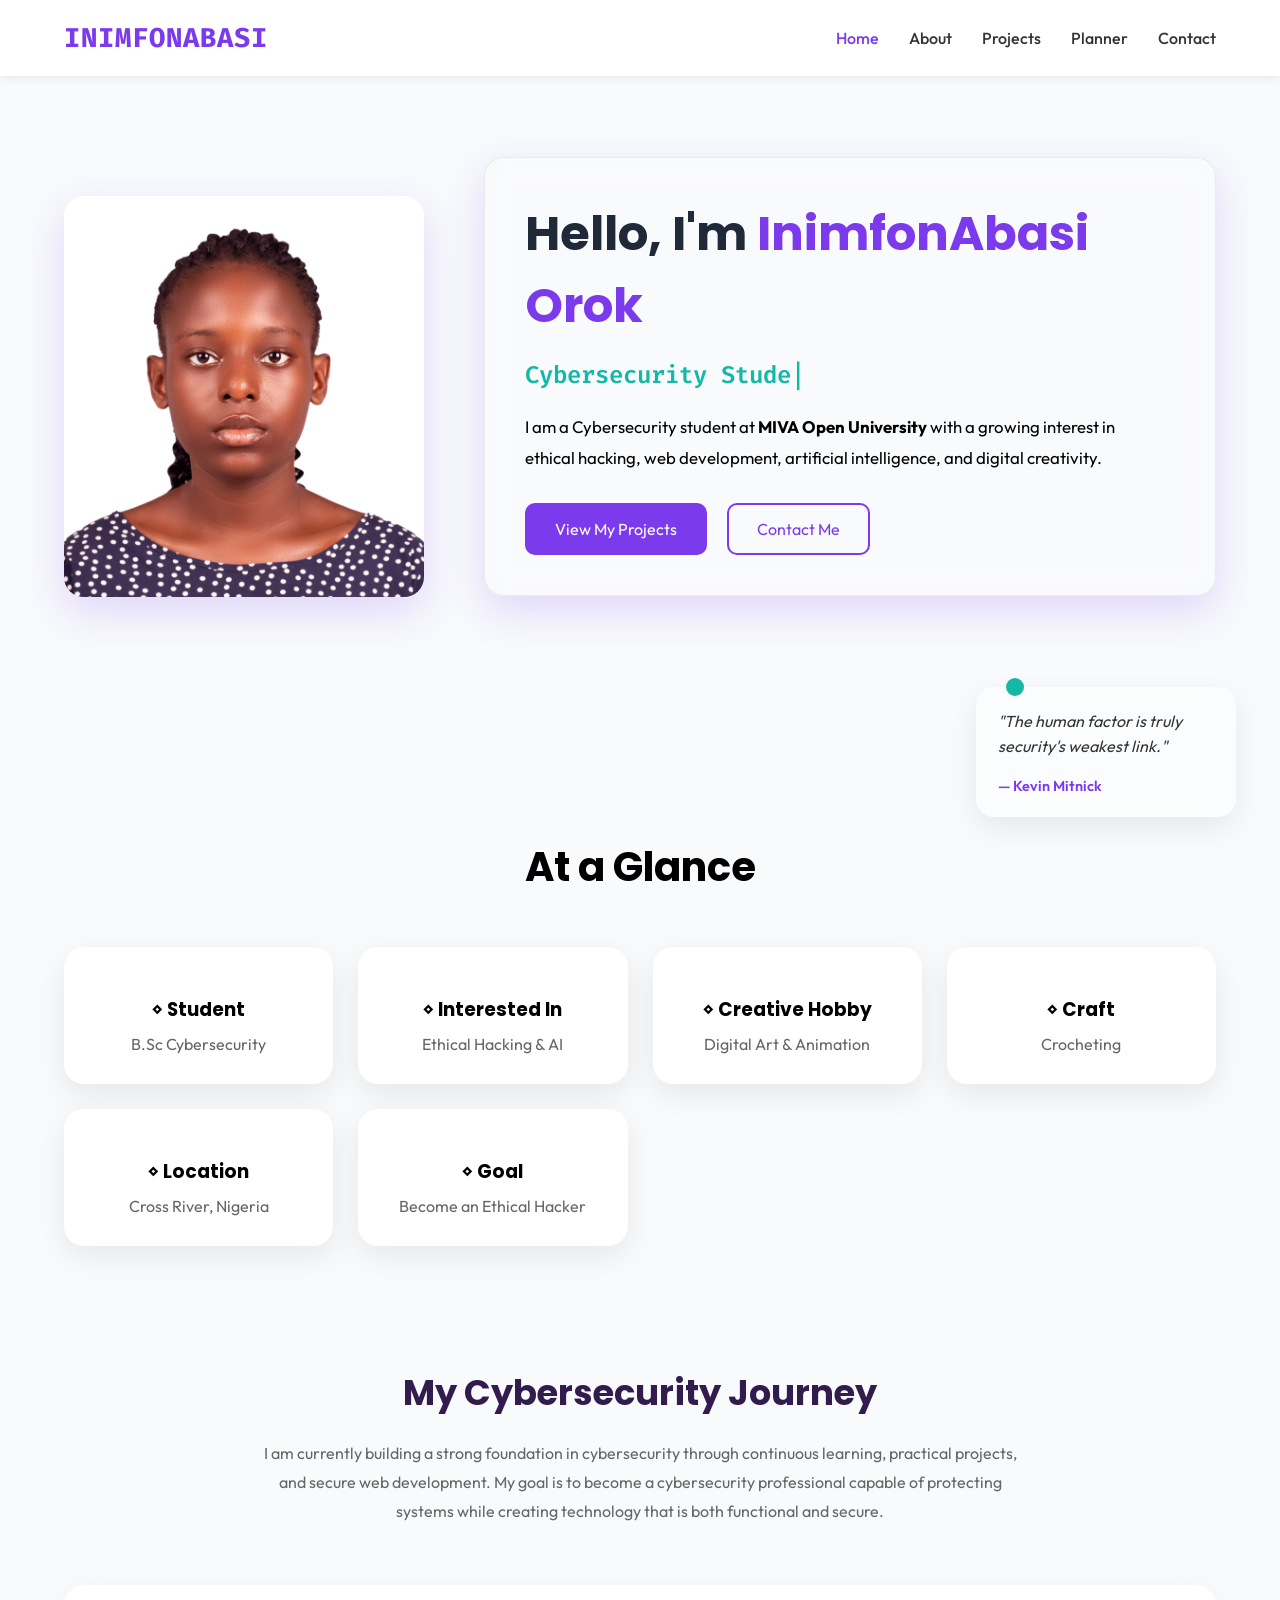
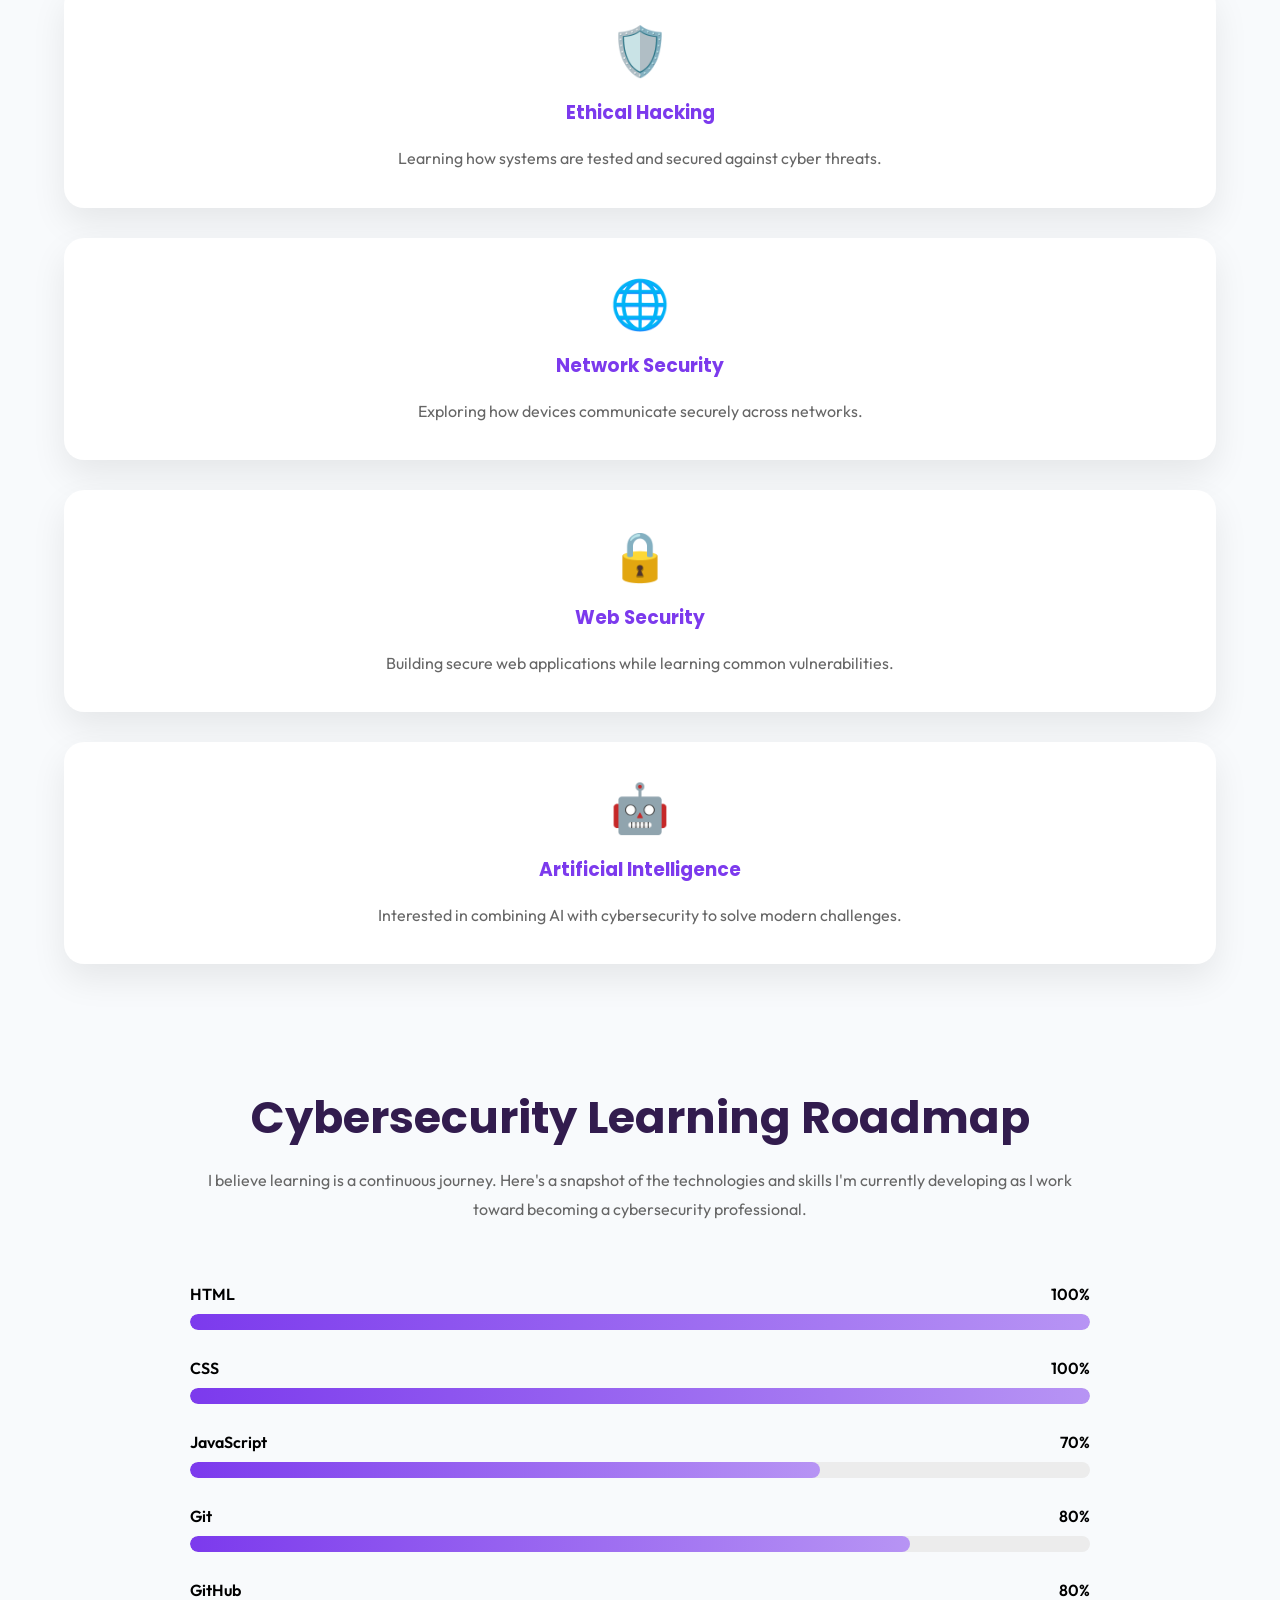
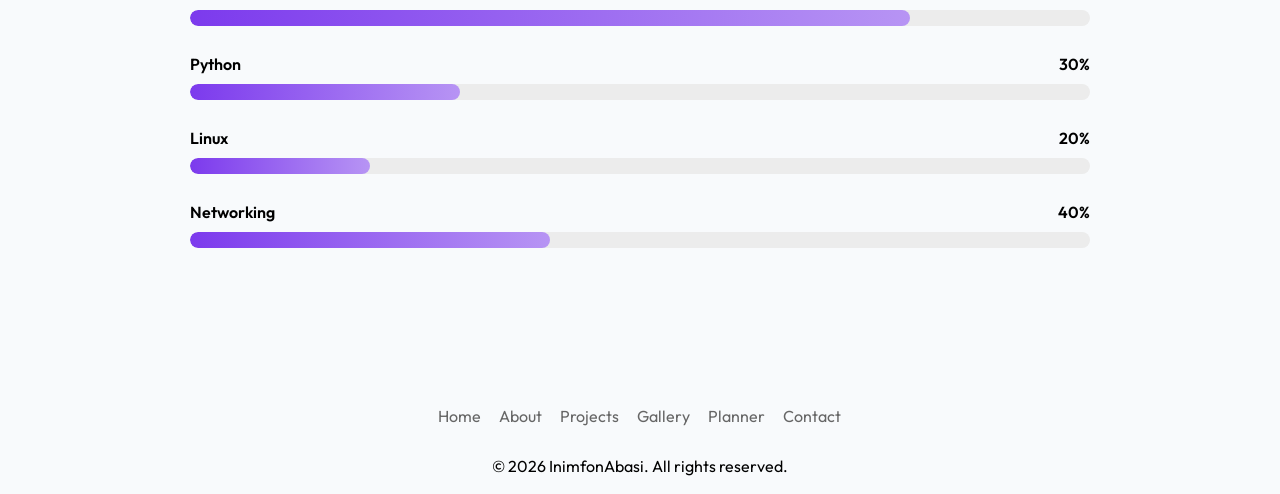
==== commit d8205d17: "Merge branch 'main' of https://github.com/InimfonAbasiOrok/student-portfolio" ====
--- a/index.html
+++ b/index.html
@@ -31,9 +31,7 @@
           <li><a href="about.html">About</a></li>
 
           <li><a href="projects.html">Projects</a></li>
-
-          <li><a href="gallery.html">Gallery</a></li>
-
+          
           <li><a href="planner.html">Planner</a></li>
 
           <li><a href="contact.html">Contact</a></li>
--- a/css/responsive.css
+++ b/css/responsive.css
@@ -75,10 +75,6 @@
   .hero-image img {
     width: 250px;
     height: 250px;
-  }
-
-  .quote-card {
-    display: none;
   }
 
   .planner {
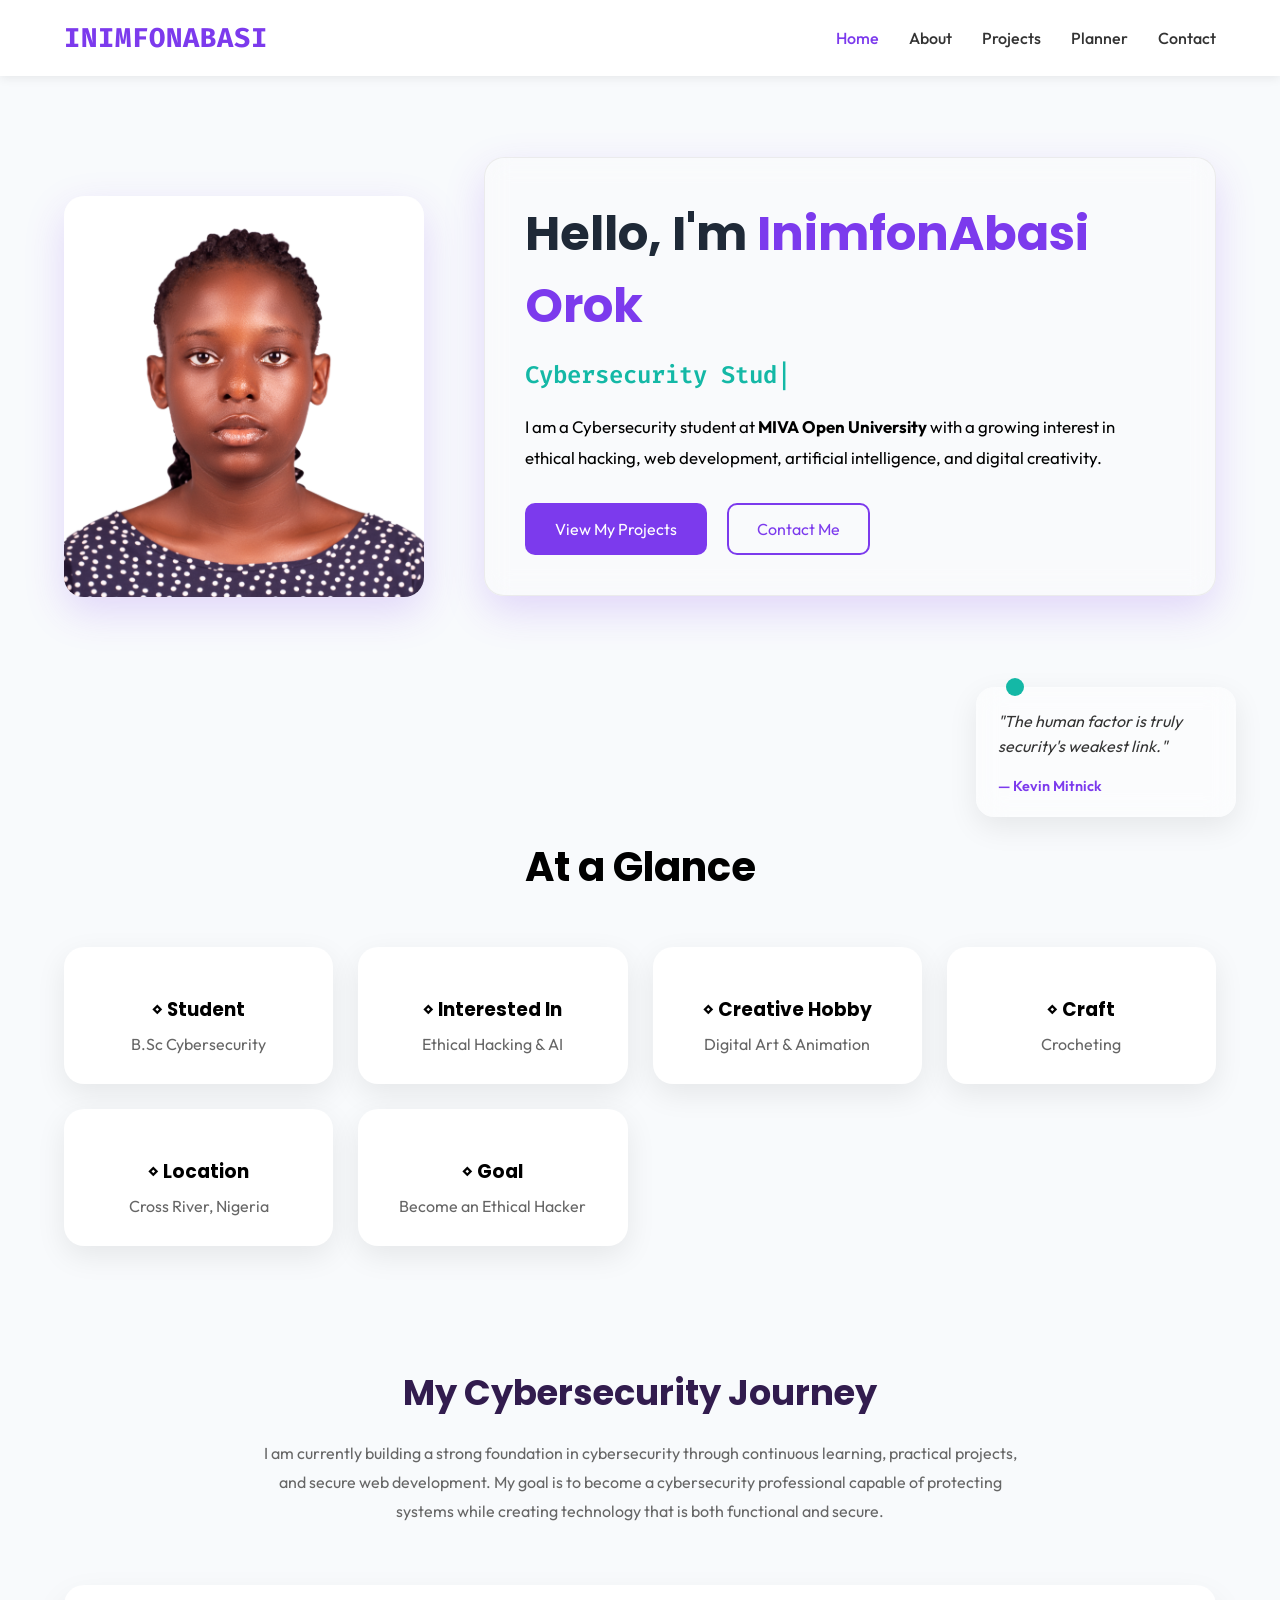
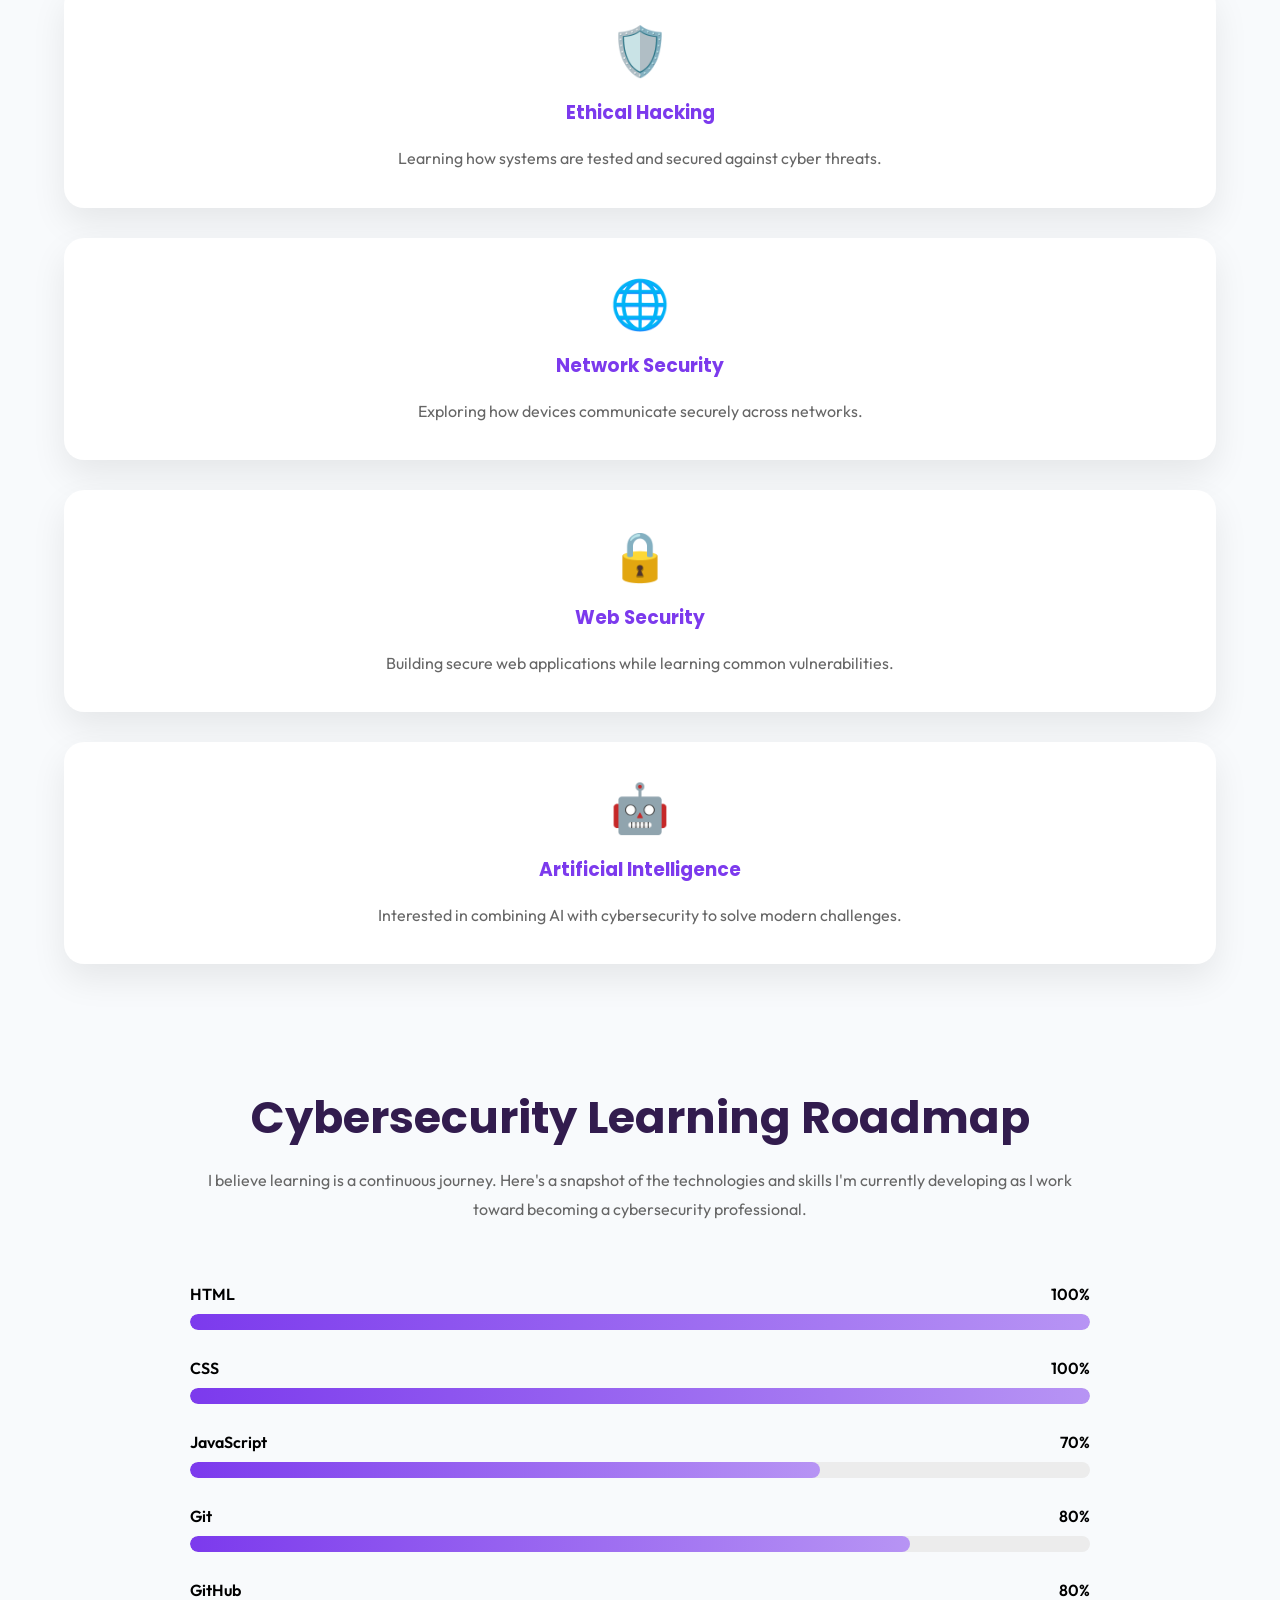
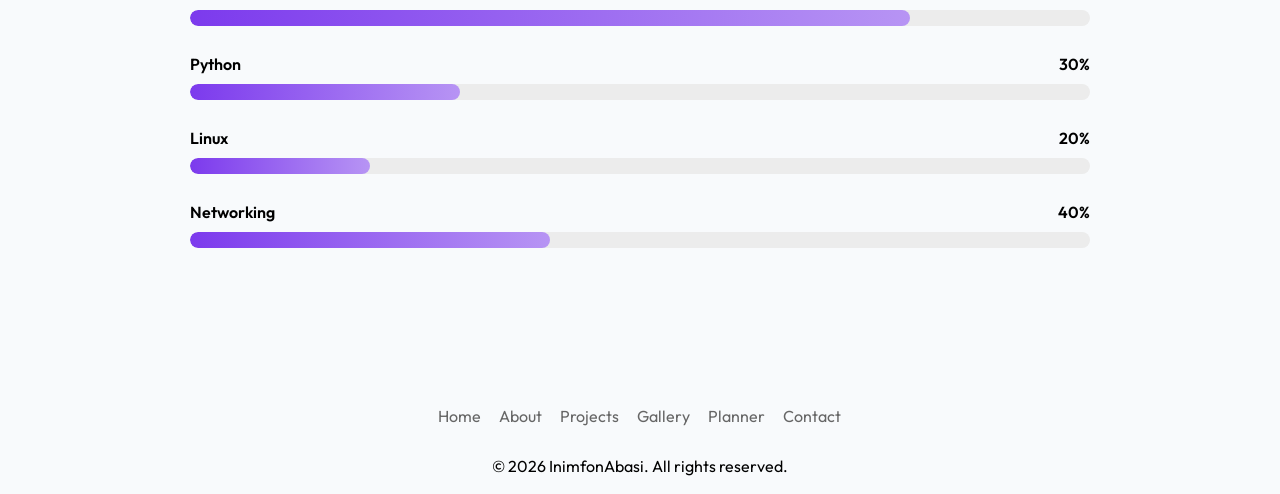
==== commit 898ea74c: "Updated contact, gallery and home pages" ====
--- a/index.html
+++ b/index.html
@@ -31,7 +31,7 @@
           <li><a href="about.html">About</a></li>
 
           <li><a href="projects.html">Projects</a></li>
-          
+
           <li><a href="planner.html">Planner</a></li>
 
           <li><a href="contact.html">Contact</a></li>
--- a/css/style.css
+++ b/css/style.css
@@ -530,7 +530,12 @@
   border-radius: 50px;
 
   background: linear-gradient(90deg, #7c3aed, #b794f4);
-}
+
+  transform-origin: left;
+
+  animation: growBar 2s ease forwards;
+}
+
 .html {
   width: 100%;
 }
@@ -562,57 +567,6 @@
 .networking {
   width: 40%;
 }
-.progress {
-  height: 100%;
-  border-radius: 50px;
-  background: linear-gradient(90deg, #7c3aed, #b794f4);
-
-  width: 0;
-  transition: width 2s ease;
-}
-
-.roadmap.animate .html {
-  width: 100%;
-}
-
-.roadmap.animate .css {
-  width: 100%;
-}
-
-.roadmap.animate .js {
-  width: 70%;
-}
-
-.roadmap.animate .git {
-  width: 80%;
-}
-
-.roadmap.animate .github {
-  width: 80%;
-}
-
-.roadmap.animate .python {
-  width: 30%;
-}
-
-.roadmap.animate .linux {
-  width: 20%;
-}
-
-.roadmap.animate .networking {
-  width: 40%;
-}
-
-@keyframes growBar {
-  from {
-    transform: scaleX(0);
-  }
-
-  to {
-    transform: scaleX(1);
-  }
-}
-
 .roadmap-item {
   transition: 0.35s;
 }
@@ -856,6 +810,136 @@
 
   margin: 0 20px 25px;
 }
+
+/* ==========================
+FUTURE PROJECTS
+========================== */
+
+.future-projects {
+  width: 90%;
+  max-width: 1100px;
+
+  margin: 100px auto;
+}
+
+.future-projects h2 {
+  text-align: center;
+
+  color: #321c4e;
+
+  font-size: 2.8rem;
+
+  margin-bottom: 15px;
+}
+
+.future-intro {
+  text-align: center;
+
+  color: #666;
+
+  line-height: 1.8;
+
+  max-width: 700px;
+
+  margin: 0 auto 50px;
+}
+
+.future-project-container {
+  display: grid;
+
+  grid-template-columns: repeat(auto-fit, minmax(260px, 1fr));
+
+  gap: 30px;
+}
+
+.future-project-card {
+  background: rgba(255, 255, 255, 0.45);
+
+  backdrop-filter: blur(12px);
+
+  border-radius: 20px;
+
+  padding: 30px;
+
+  box-shadow: 0 8px 25px rgba(0, 0, 0, 0.08);
+
+  transition: 0.35s ease;
+}
+
+.future-project-card:hover {
+  transform: translateY(-10px);
+}
+
+.project-icon {
+  font-size: 2.5rem;
+
+  margin-bottom: 15px;
+}
+
+.future-project-card h3 {
+  color: #321c4e;
+
+  margin-bottom: 12px;
+}
+
+.future-project-card p {
+  color: #555;
+
+  line-height: 1.7;
+}
+
+/* Status badges */
+
+.project-status {
+  display: inline-block;
+
+  padding: 6px 15px;
+
+  border-radius: 20px;
+
+  font-size: 0.85rem;
+
+  margin-bottom: 15px;
+}
+
+/* Status colors */
+
+.in-progress {
+  background: #fef3c7;
+}
+
+.planned {
+  background: #dbeafe;
+}
+
+.learning {
+  background: #ede9fe;
+}
+
+/* Tags */
+
+.project-tags {
+  display: flex;
+
+  flex-wrap: wrap;
+
+  gap: 8px;
+
+  margin-top: 20px;
+}
+
+.project-tags span {
+  background: #f1e8ff;
+
+  color: #5b21b6;
+
+  padding: 6px 12px;
+
+  border-radius: 20px;
+
+  font-size: 0.8rem;
+}
+
 /* ==========================
    Planner Page
 ========================== */
@@ -1158,6 +1242,7 @@
 
   font-weight: 700;
 }
+
 .progress-ring {
   position: relative;
 
